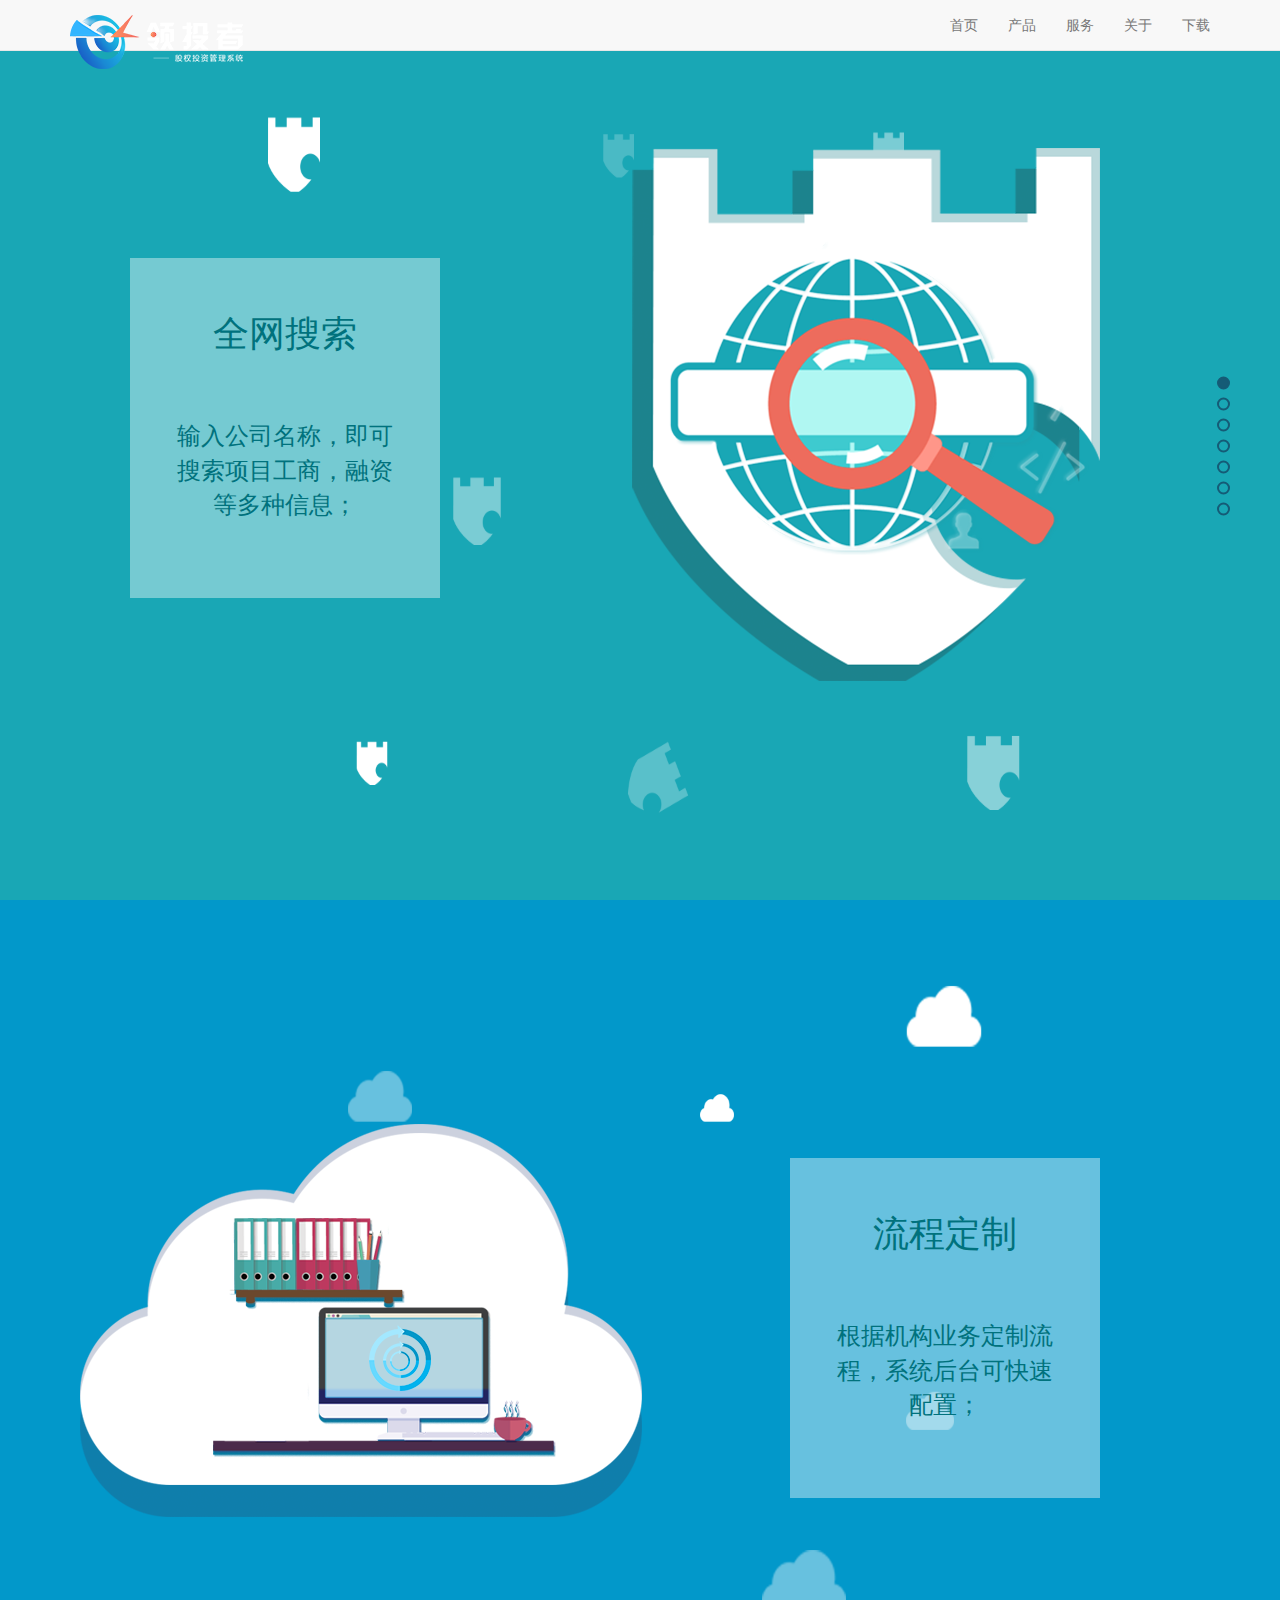
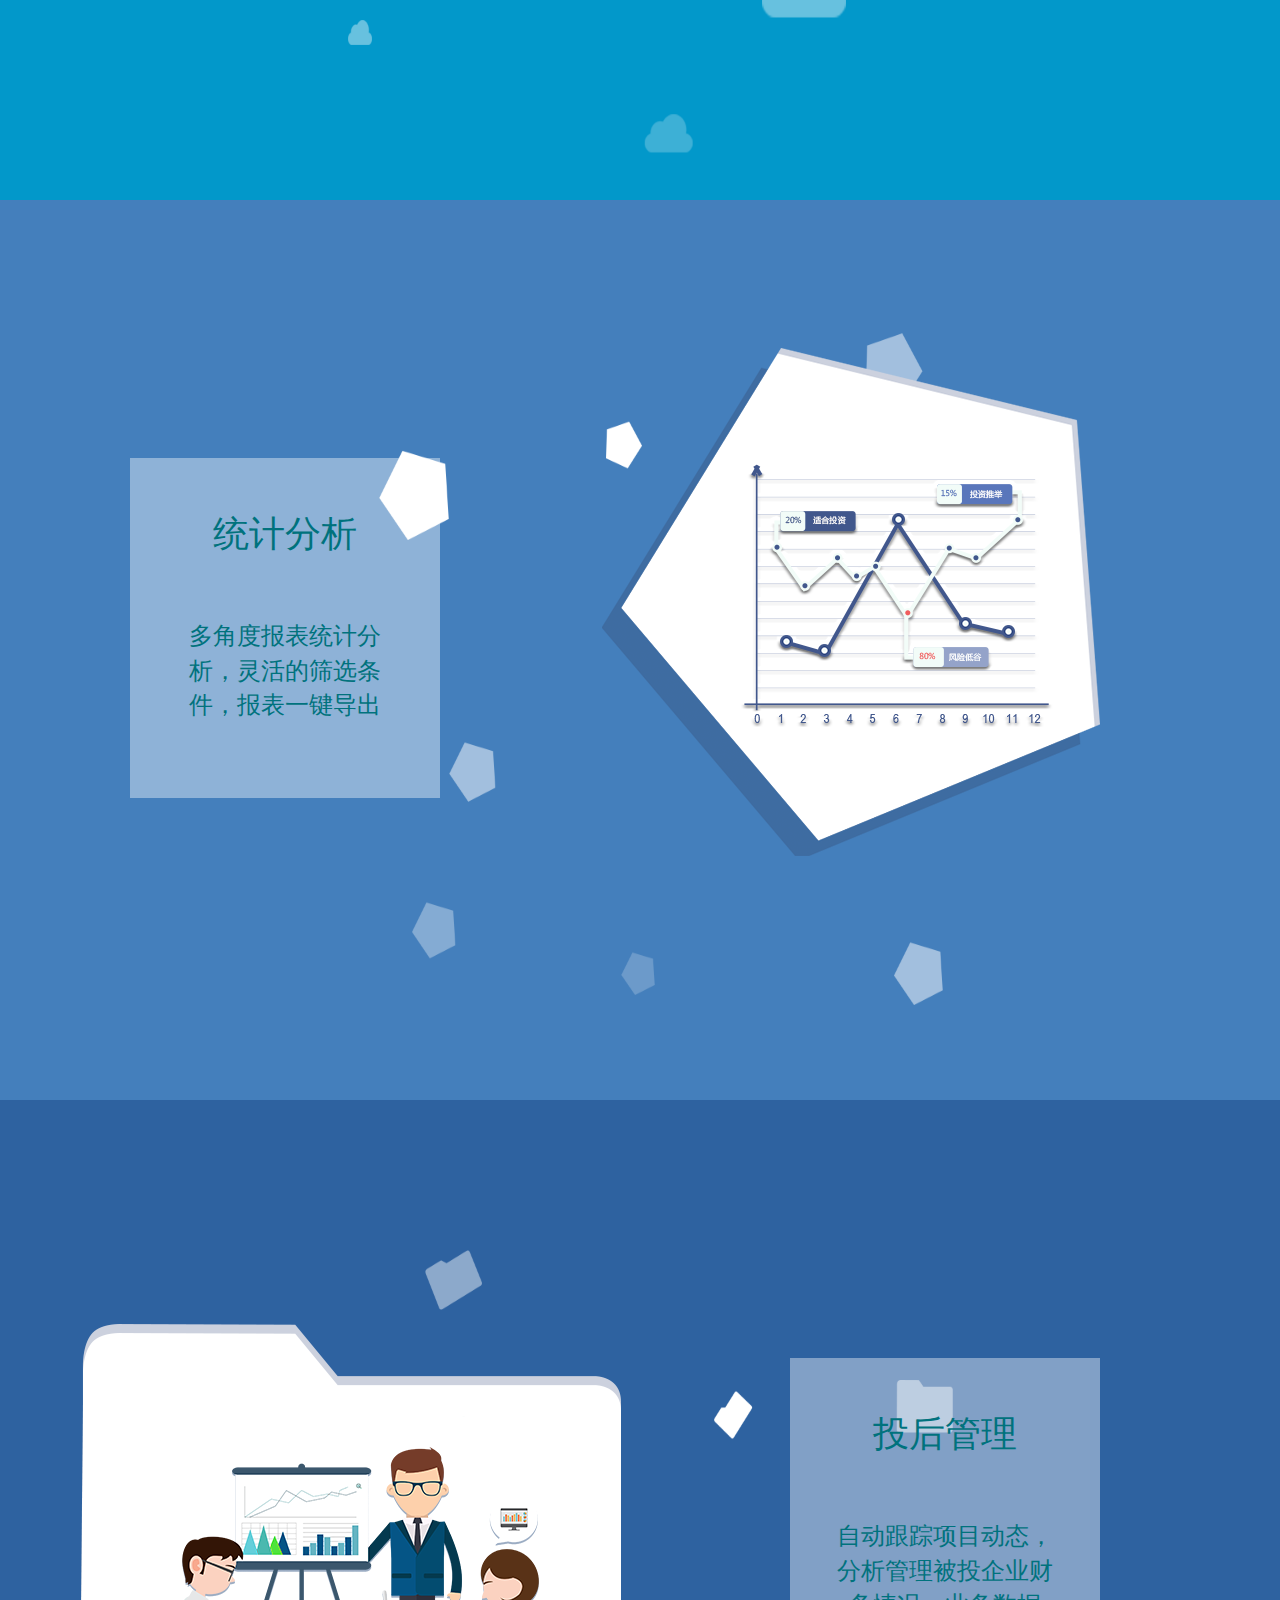
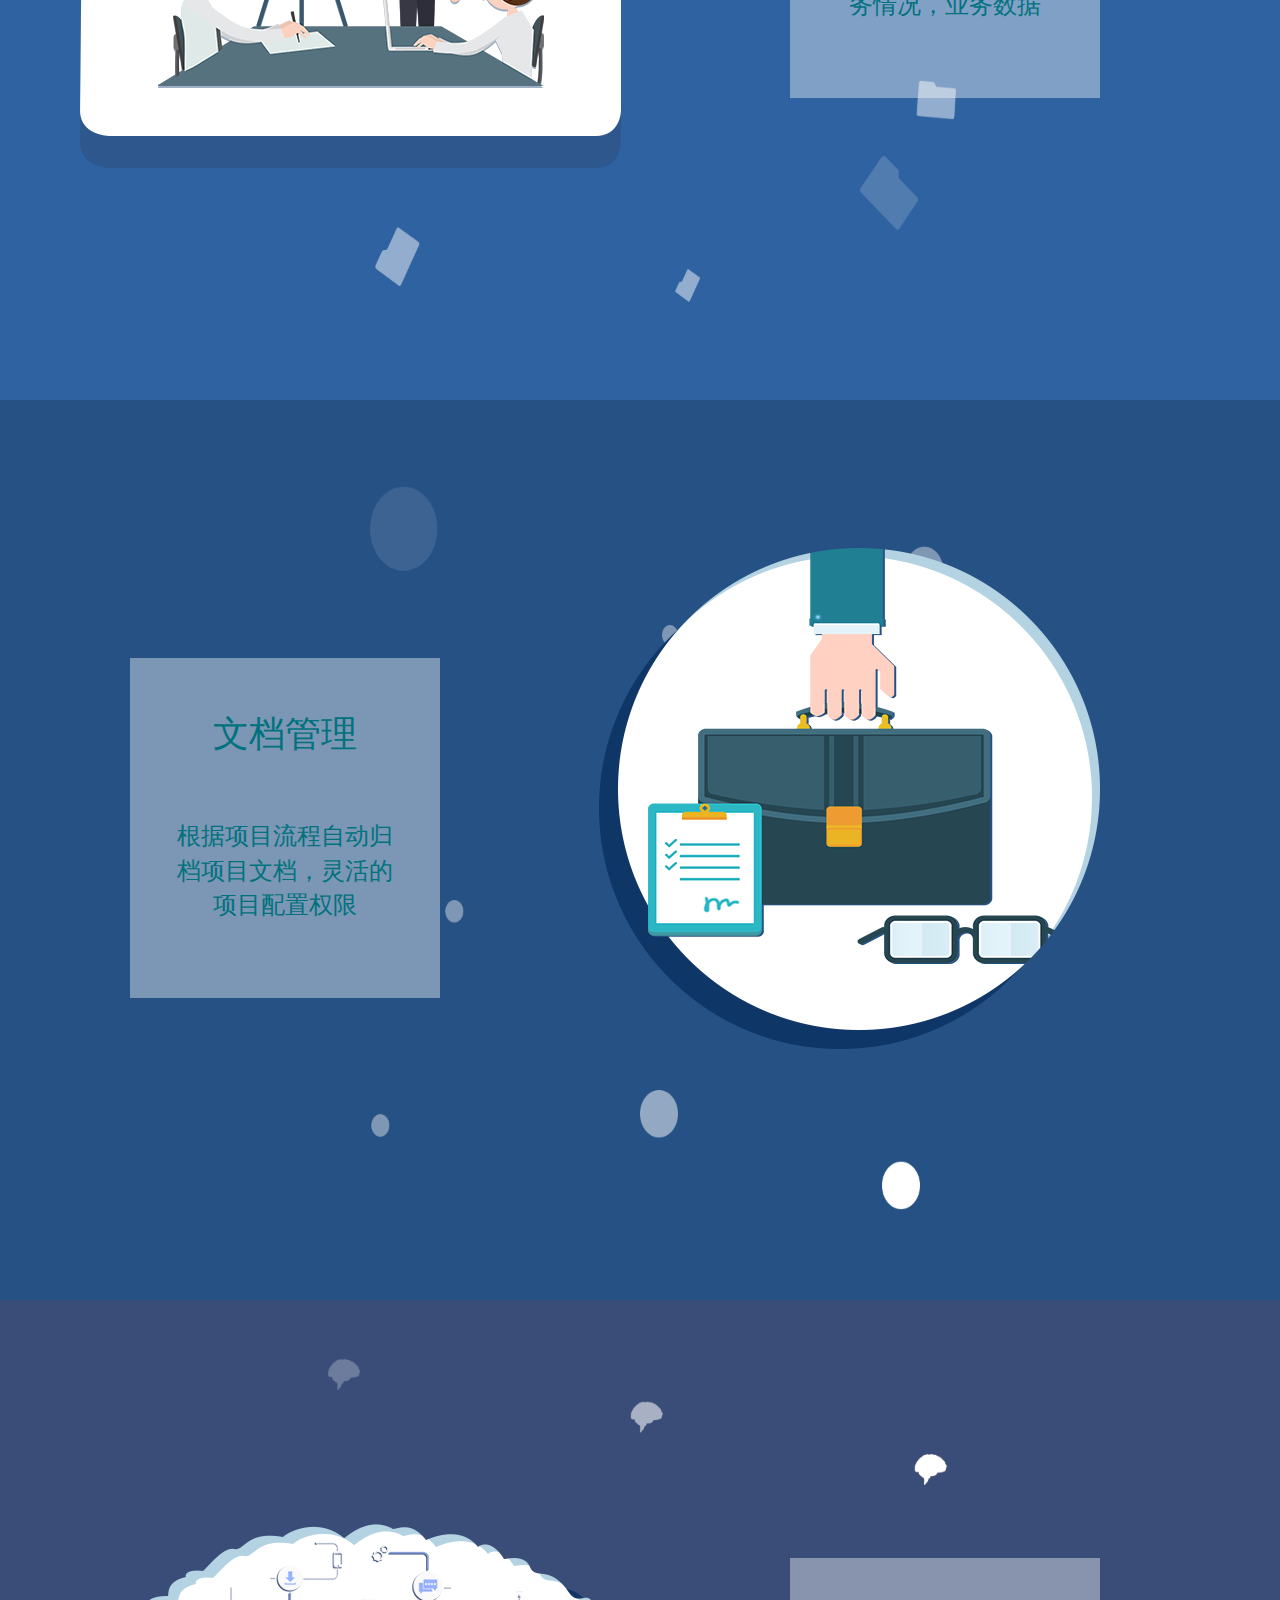
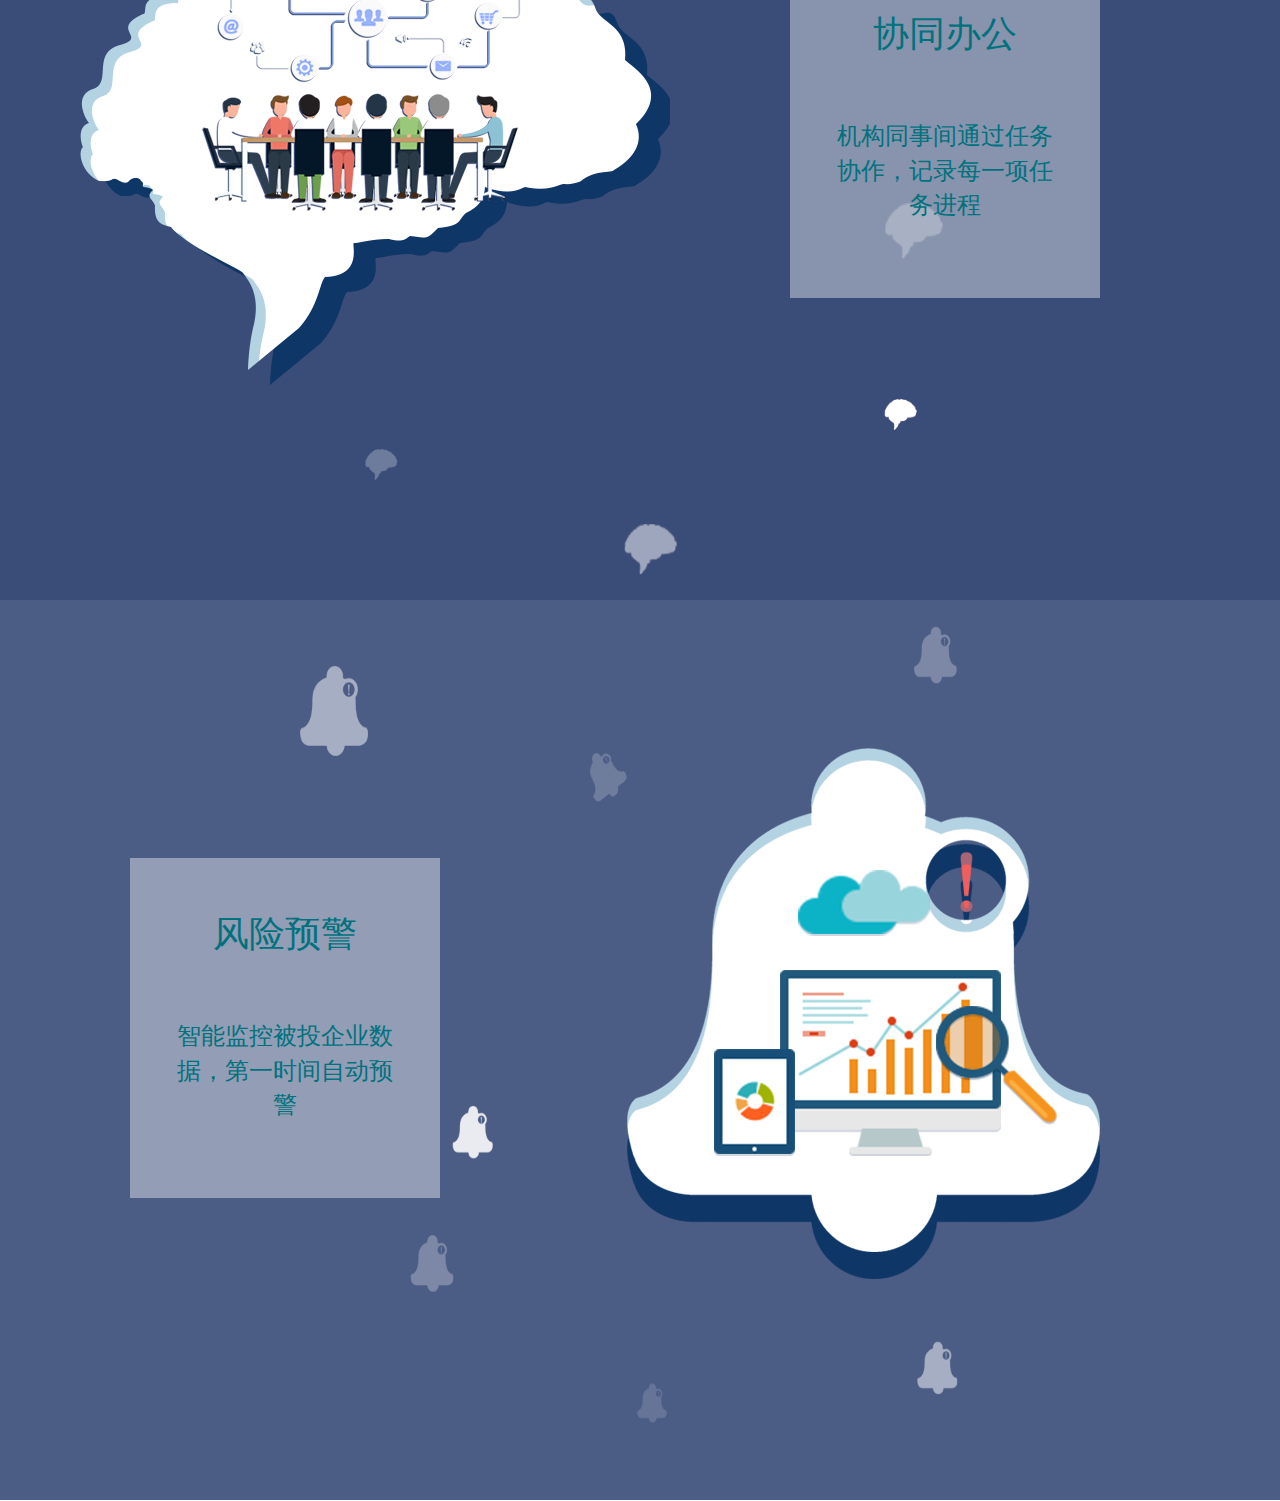
==== product.html @ fd8ca0b7 "first commit" ====
<!doctype html>
<html lang="en">
<head>
    <meta charset="UTF-8">
    <title>Document</title>
    <link type="text/css" rel="stylesheet" href="css/clear.css"><!--清除默认样式-->
    <link type="text/css" rel="stylesheet" href="css/style.css">
    <link type="text/css" rel="stylesheet" href="css/product.css">
    <link rel="stylesheet" href="css/bootstrap.css">
    <script src="js/main.js"></script>
</head>
<body>
<!-- 导航栏 -->
<nav class="navbar navbar-default navbar-fixed-top" id="nav_main">
    <div class="container">
    </div>
</nav>

<div id="wrap">
    <section class="page page1">
        <div class="d_jump search" id="search">
            <div class="contentBox">
                <div class="text" style="top:260px;left:50px; margin-right: 177px;">
                    <p>全网搜索</p>
                    <div>
                        输入公司名称，即可搜索项目工商，融资等多种信息；
                    </div>
                </div>
                <div class="imgRight">
                    <img src="img/product/search-icon.png" class="img-responsive" alt="">
                </div>
            </div>
        </div>
    </section>
    <section class="page page2">
        <div class="d_jump custom" id="custom">
            <div class="contentBox">
                <div class="text" style="top:260px;right:100px;margin-left:107px;">
                    <p>流程定制</p>
                    <div>
                        根据机构业务定制流程，系统后台可快速配置；
                    </div>
                </div>
                <div class="imgLeft">
                    <img src="img/product/custom-icon.png" class="img-responsive" alt="">
                </div>
            </div>
        </div>
    </section>
    <section class="page page3">
        <div class="d_jump analyse" id="analyse">
            <div class="contentBox">
                <div class="text" style="top:260px;left:50px; margin-right: 177px;">
                    <p>统计分析</p>
                    <div>
                        多角度报表统计分析，灵活的筛选条件，报表一键导出
                    </div>
                </div>
                <div class="imgRight">
                    <img src="img/product/analyse-icon.png" class="img-responsive" alt="">
                </div>
            </div>
        </div>
    </section>
    <section class="page page4">
        <div class="d_jump manage" id="manage">
            <div class="contentBox">
                <div class="text" style="top:260px;right:100px;margin-left:107px;">
                    <p>投后管理</p>
                    <div>
                        自动跟踪项目动态，分析管理被投企业财务情况，业务数据
                    </div>
                </div>
                <div class="imgLeft">
                    <img src="img/product/manage-icon.png" class="img-responsive" alt="">
                </div>
            </div>
        </div>
    </section>
    <section class="page page5">
        <div class="d_jump file" id="file">
            <div class="contentBox">
                <div class="text" style="top:260px;left:50px; margin-right: 177px;">
                    <p>文档管理</p>
                    <div>
                        根据项目流程自动归档项目文档，灵活的项目配置权限
                    </div>
                </div>
                <div class="imgRight">
                    <img src="img/product/file-icon.png" class="img-responsive" alt="">
                </div>
            </div>
        </div>
    </section>
    <section class="page page6">
        <div class="d_jump work" id="work">
            <div class="contentBox">
                <div class="text" style="top:260px;right:100px;margin-left:107px;">
                    <p>协同办公</p>
                    <div>
                        机构同事间通过任务协作，记录每一项任务进程
                    </div>
                </div>
                <div class="imgLeft">
                    <img src="img/product/work-icon.png" class="img-responsive" alt="">
                </div>
            </div>
        </div>
    </section>
    <section class="page page7">
        <div class="d_jump alarm" id="alarm">
            <div class="contentBox">
                <div class="text" style="top:260px;left:50px; margin-right: 177px;">
                    <p>风险预警</p>
                    <div>
                        智能监控被投企业数据，第一时间自动预警
                    </div>
                </div>
                <div class="imgRight">
                    <img src="img/product/alarm-icon.png" class="img-responsive" alt="">
                </div>
            </div>
        </div>
    </section>
</div>
<ul class="menu"></ul>

<script src="js/jquery-1.11.3.js"></script>
<script src="js/bootstrap.js"></script>
<script src="js/index.js"></script>
</body>
</html>
---- css/clear.css ----
html{  font-size: 62.5%;  }
body, h1, h2, h3, h4, h5, h6, hr, p, blockquote, dl, dt, dd, ul, ol, li, pre, form, fieldset, legend, button, input, textarea, th, td { margin:0; padding:0; }
body, button, input, select, textarea { font-family:'Microsoft YaHei','Hiragino Sans GB',Helvetica,Arial,'Lucida Grande',sans-serif; }
h1, h2, h3, h4, h5, h6{ font-size:100%; }
address, cite, dfn, em, var { font-style:normal; }
code, kbd, pre, samp { font-family:couriernew, courier, monospace; }
small{ font-size:12px; }
ul, ol { list-style:none; }
a { text-decoration:none; }
a:hover { text-decoration:underline; }
sup { vertical-align:text-top; }
sub{ vertical-align:text-bottom; }
legend { color:#000; }
fieldset, img { border:0; }
button, input, select, textarea { font-size:100%; }
table { border-collapse:collapse; border-spacing:0; }
---- css/style.css ----
body{
    overflow: hidden;
    position: relative;
    height: 100%;
    min-width: 828px;
}
#wrap{
    position: absolute;
    left: 0;
    right: 0;
    top: 0;
}
.page{
    text-align: center;
    height: 100%;
}
.page>p{
    position: relative;
    top: 50%;
    -webkit-transform: translateY(-50%);
    -moz-transform: translateY(-50%);
    -ms-transform: translateY(-50%);
    -o-transform: translateY(-50%);
    transform: translateY(-50%);
    color: white;
    font-size: 100px;
}
.menu{
    position: fixed;
    top: 50%;
    right: 50px;
    -webkit-transform: translateY(-50%);
    -moz-transform: translateY(-50%);
    -ms-transform: translateY(-50%);
    -o-transform: translateY(-50%);
    transform: translateY(-50%);
}
.menu>li{
    display: block;
    height: 13px;
    width: 13px;
    border: 2px solid #155b76;
    margin-bottom: 8px;
    -webkit-border-radius: 50%;
    -moz-border-radius: 50%;
    border-radius: 50%;
}
.menu>li.active{
    background: #155b76;
}
---- css/product.css ----
/*产品页*/
header {
    width: 100%;
    height: 70px;
    position: fixed;
    top: 0;
    z-index: 9999;
    background: #f2f4f8;
    min-width: 1000px;
    overflow: hidden;
}
.img-responsive {
    display: block;
    height: auto;
    max-width: 100%;
}
.logo {
    position: fixed;
    top: 9px;
    left: 50px;
}
.nav-list {
    float: right; // width: 870px;
    /*padding-right: 100px;*/
    padding-left: 230px;
    /*min-width: 400px;*/
    overflow: hidden;
}
.nav-list>li {
    float: left;
    color: #2A3142;
    height: 70px;
    width: 110px;
    box-sizing: border-box;
    text-align: center;
    line-height: 70px;
    cursor: pointer;
}
.nav-list>li:hover {
    background: rgba(200, 200, 200, 0.15);
    border-bottom: 2px solid  #8AA9CC;
}
.search {
    position: relative;
    height: 100%;
    background: url(../img/product/search-bg.png) no-repeat;
    background-size: 100% 100%;
}
.custom {
    position: relative;
    height: 100%;
    background: url(../img/product/custom-bg.png) no-repeat;
    background-size: 100% 100%;
}
.analyse {
    position: relative;
    height: 100%;
    background: url(../img/product/analyse-bg.png) no-repeat;
    background-size: 100% 100%;
}
.manage {
    position: relative;
    height: 100%;
    background: url(../img/product/manage-bg.png) no-repeat;
    background-size: 100% 100%;
}
.file {
    position: relative;
    height: 100%;
    background: url(../img/product/file-bg.png) no-repeat;
    background-size: 100% 100%;
}
.work {
    position: relative;
    height: 100%;
    background: url(../img/product/work-bg.png) no-repeat;
    background-size: 100% 100%;
}
.alarm {
    position: relative;
    height: 100%;
    background: url(../img/product/alarm-bg.png) no-repeat;
    background-size: 100% 100%;
}
.contentBox {
    position: absolute;
    left: 50%;
    top: 50%;
    margin-left: -560px;
    margin-top: -452px;
    width: 1120px;
    height: 903px;
}
.text {
    width: 310px;
    height: 340px;
    position: absolute;
    background: rgba(255, 255, 255, .4);
    padding: 50px 45px;
    color: #00727d;
    box-sizing: border-box;
}
.text p {
    font-size: 36px;
}
.text div {
    font-size: 24px;
    box-sizing: border-box;
    margin-top: 60px;
}
.imgRight {
    position: absolute;
    right: 100px;
    top: 150px;
    cursor: pointer;
}
.imgRight:hover {
    transition: all 1s ease;
    transform: rotate(10deg); // transform: rotate(45deg) translate(50px, 100px) scale(1.2);
}
.imgLeft {
    position: absolute;
    left: 0;
    top: 226px;
    cursor: pointer;
}
.imgLeft:hover {
    transition: all 1s ease;
    transform: rotate(-10deg); // transform: rotate(-360deg) translate(50px, 100px) scale(1.2);
}
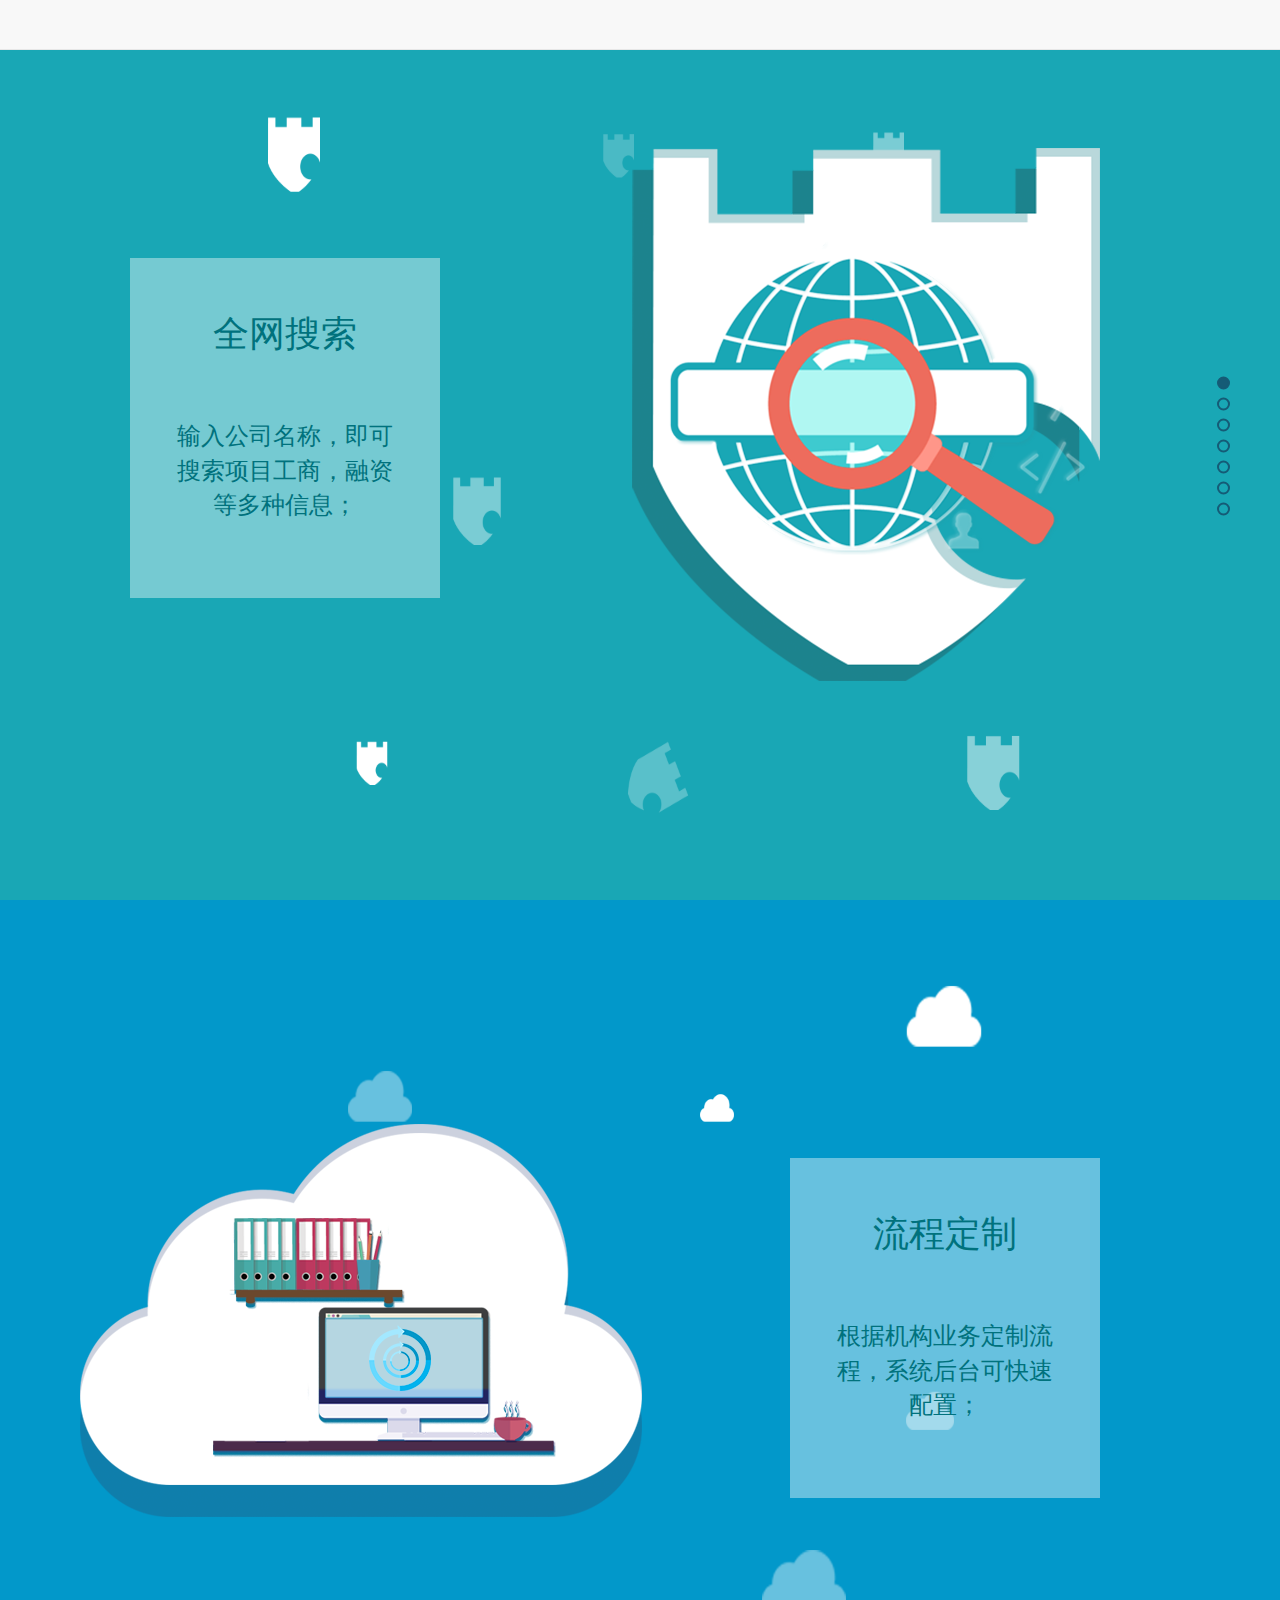
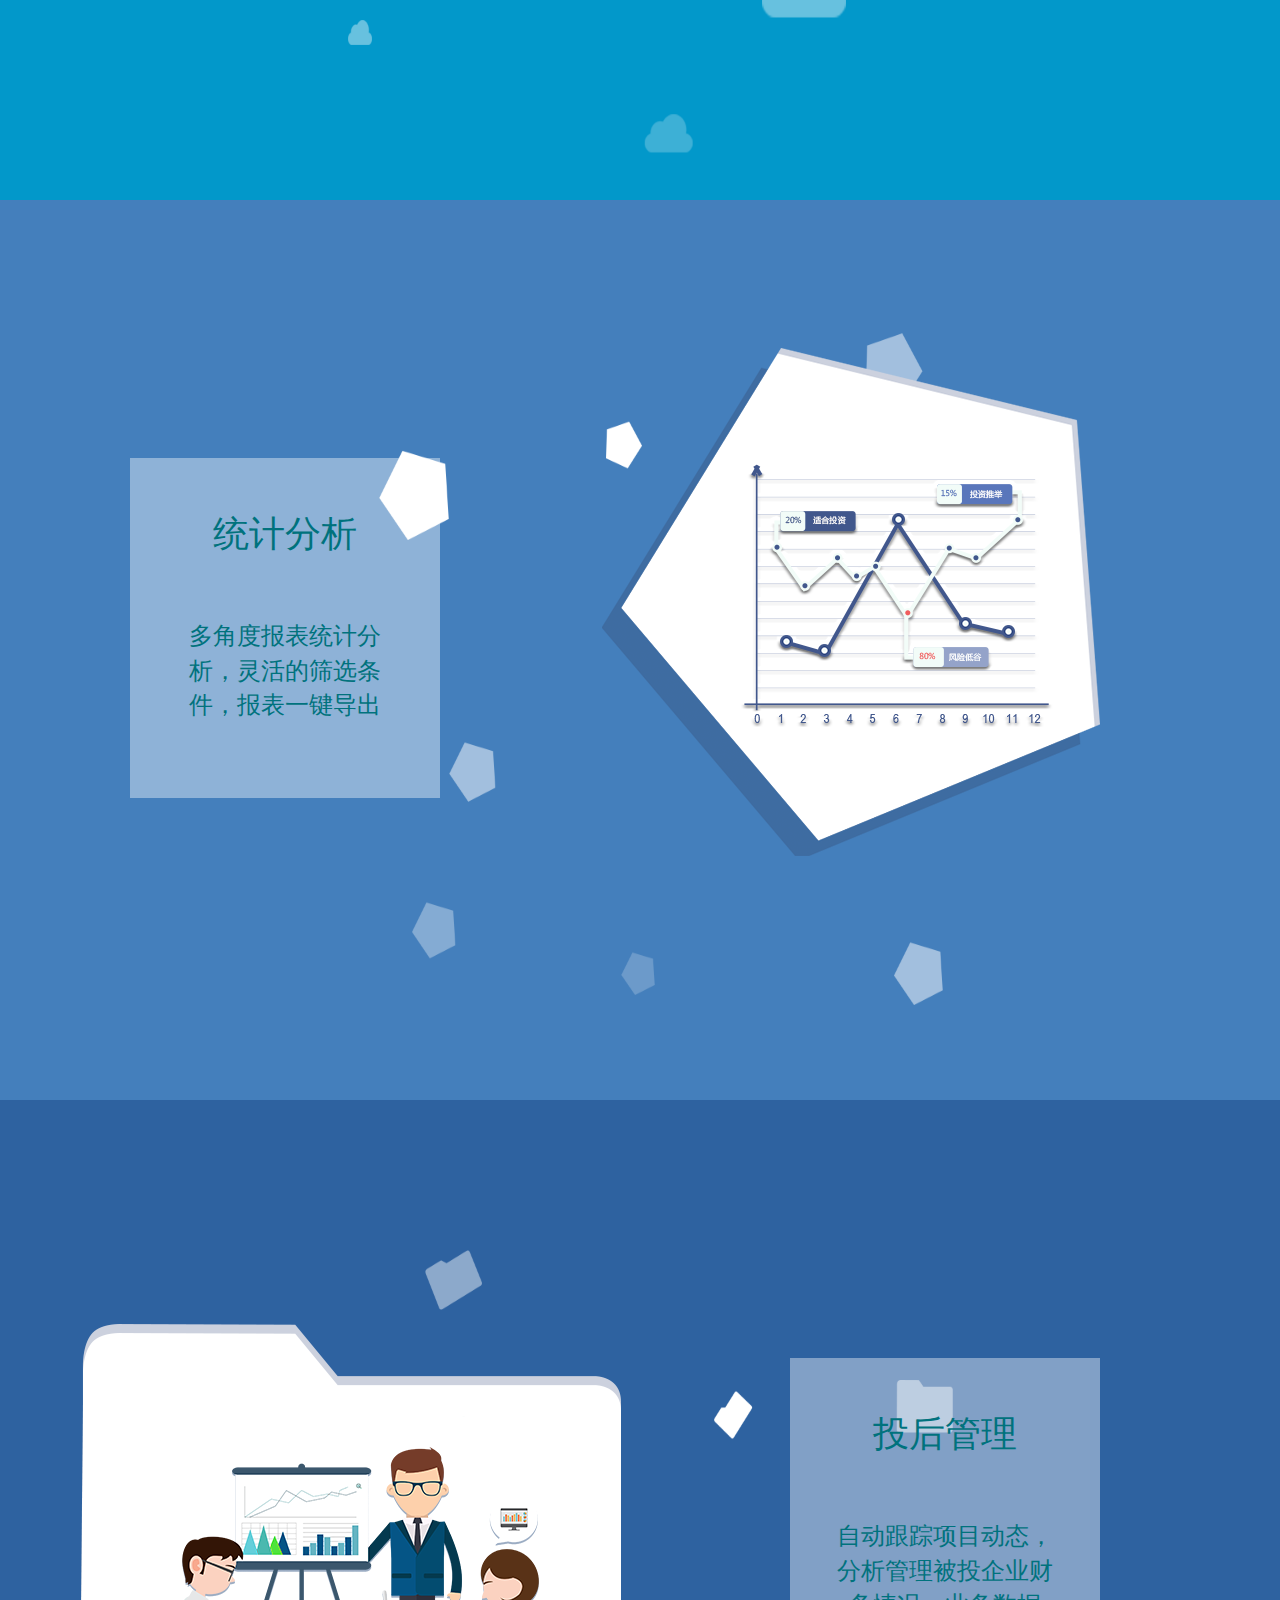
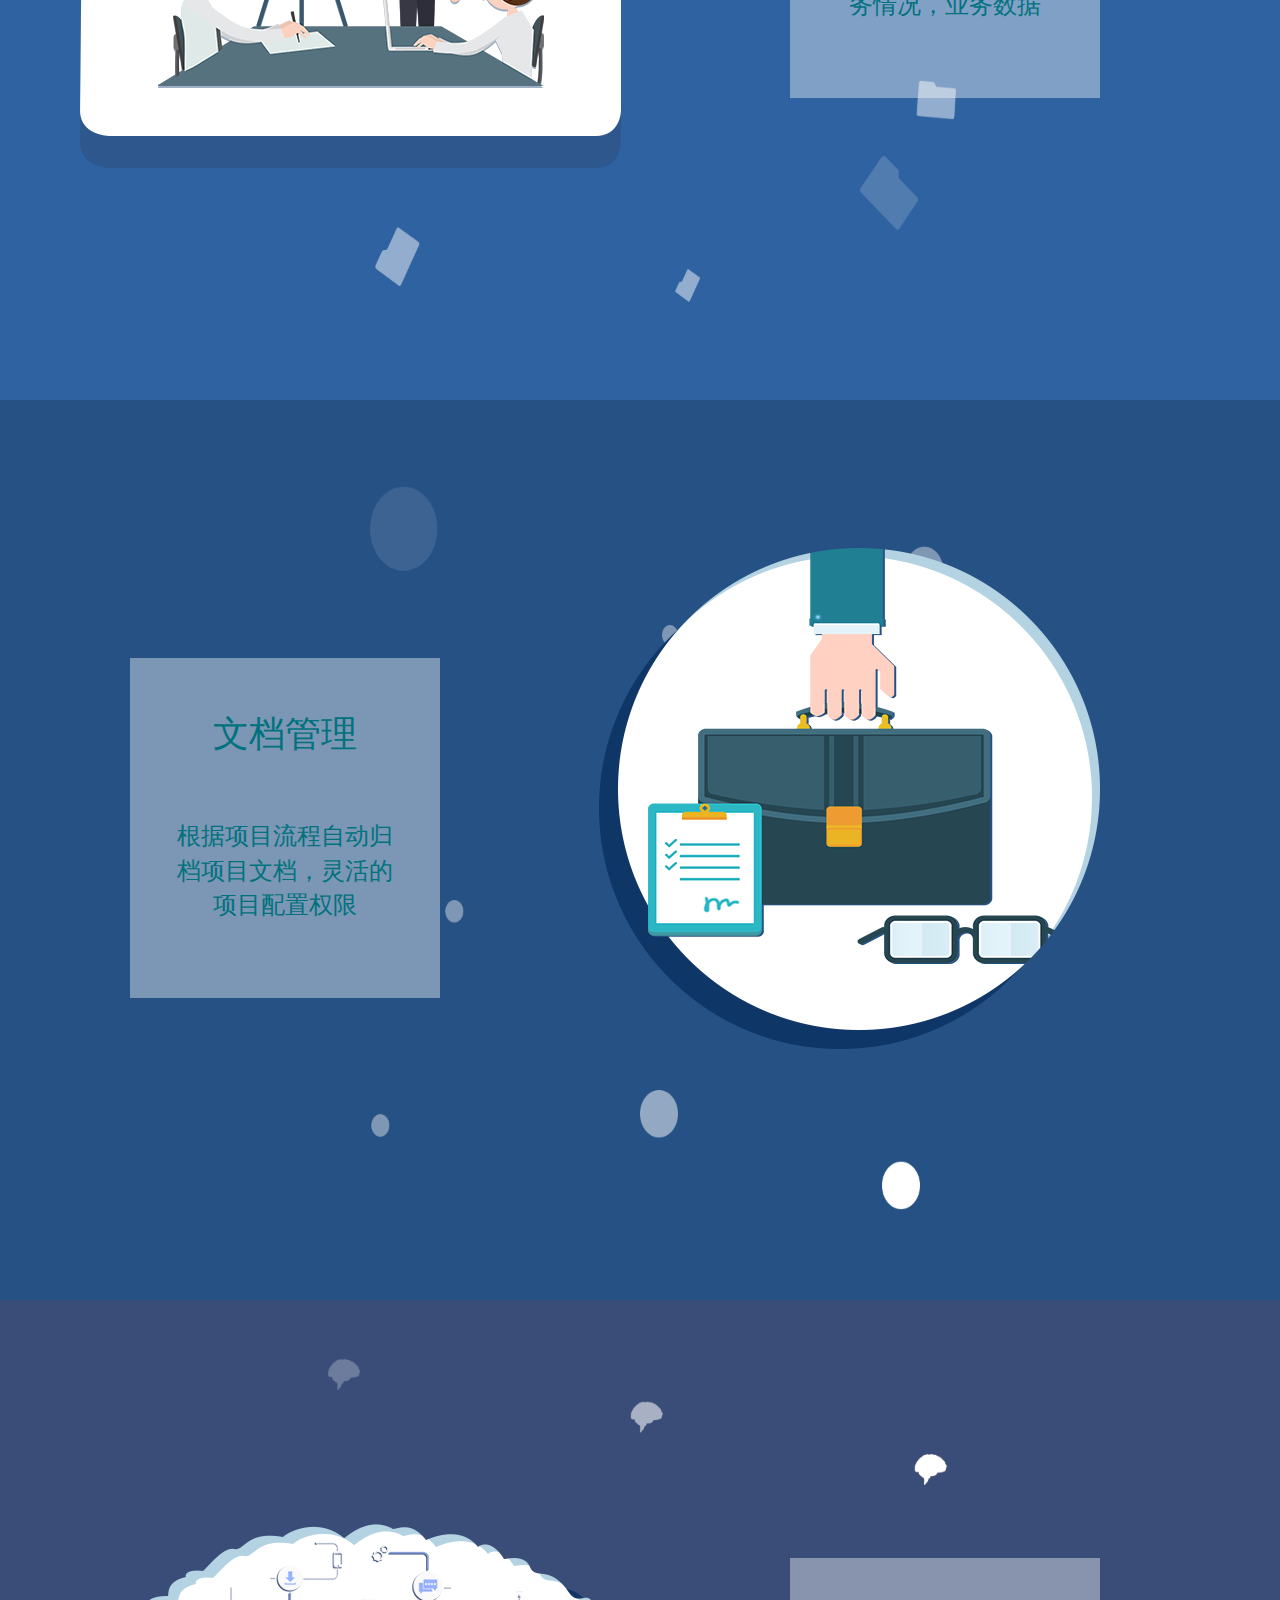
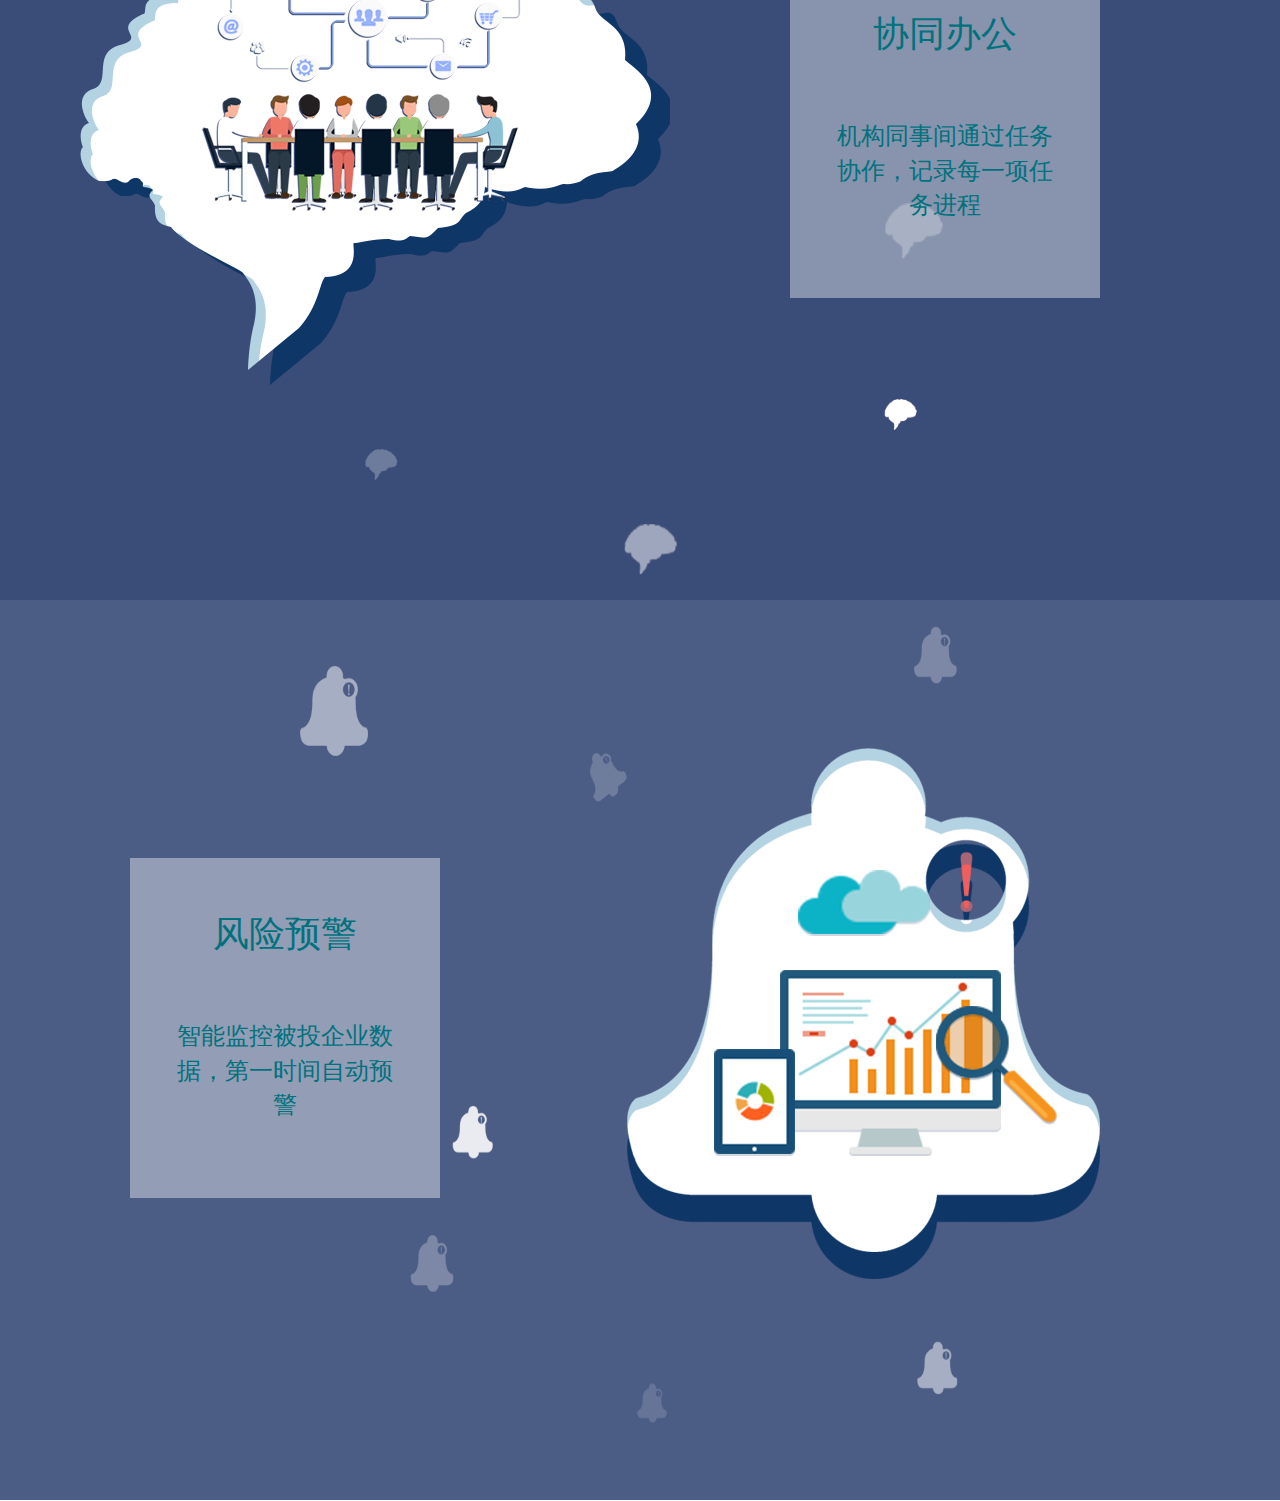
==== commit 3ca7a7c5: "c" ====
--- a/product.html
+++ b/product.html
@@ -7,7 +7,6 @@
     <link type="text/css" rel="stylesheet" href="css/style.css">
     <link type="text/css" rel="stylesheet" href="css/product.css">
     <link rel="stylesheet" href="css/bootstrap.css">
-    <script src="js/main.js"></script>
 </head>
 <body>
 <!-- 导航栏 -->
@@ -125,6 +124,7 @@
 </div>
 <ul class="menu"></ul>
 
+<script src="js/main.js"></script>
 <script src="js/jquery-1.11.3.js"></script>
 <script src="js/bootstrap.js"></script>
 <script src="js/index.js"></script>
